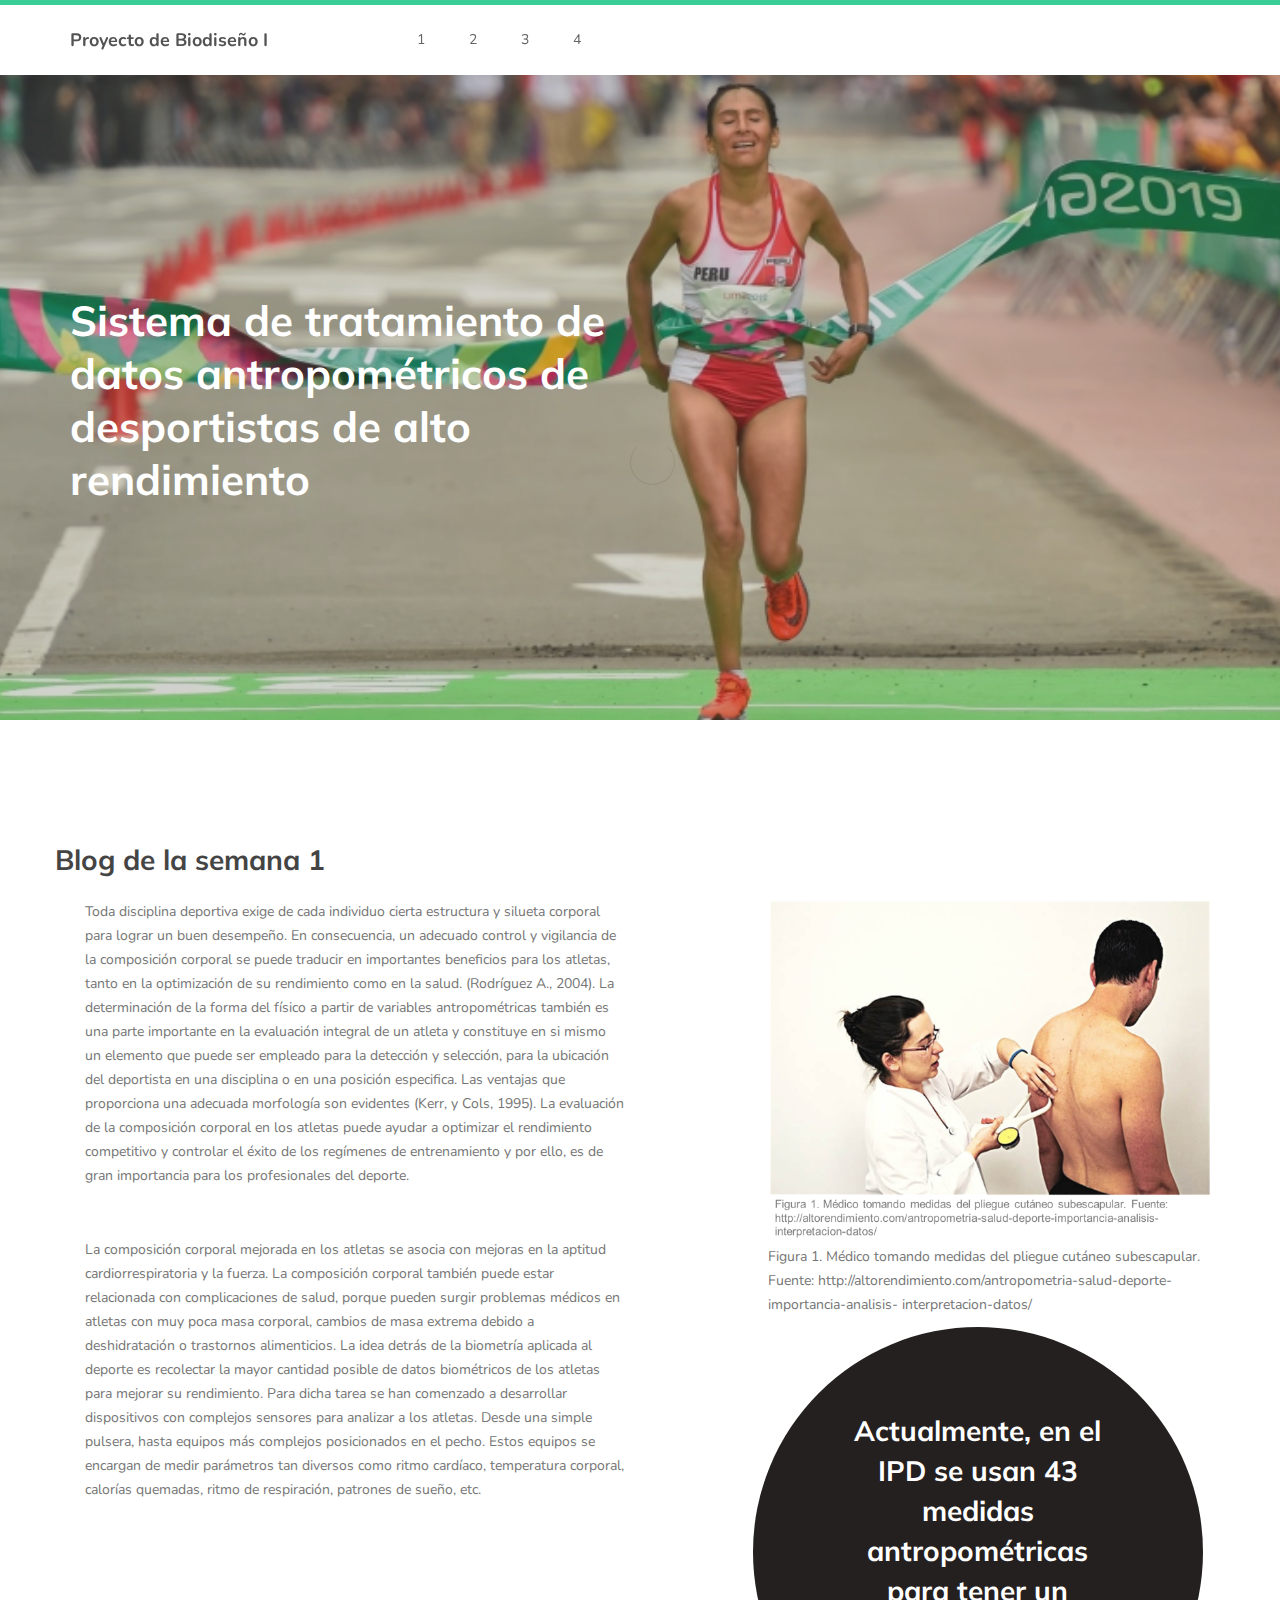
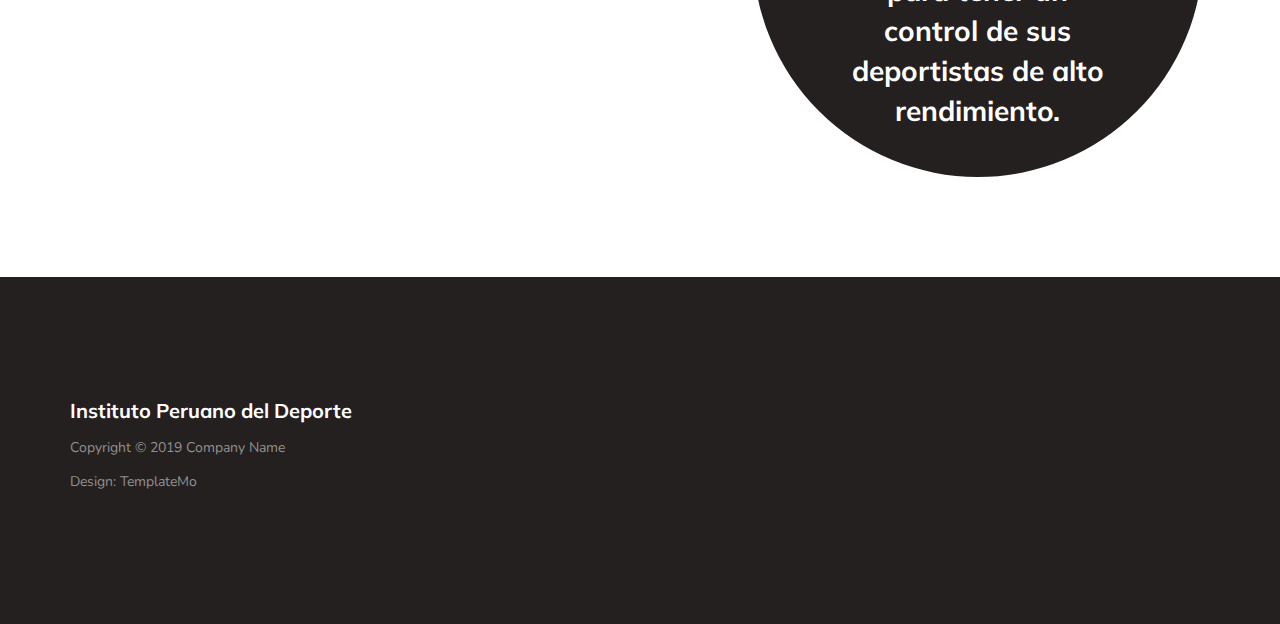
==== blog1.html @ b03a5aec "Update blog1.html" ====
<title>Equipo 7</title>
<!-- 
Known Template 
https://templatemo.com/tm-516-known
-->
     <meta charset="UTF-8">
     <meta http-equiv="X-UA-Compatible" content="IE=Edge">
     <meta name="description" content="">
     <meta name="keywords" content="">
     <meta name="author" content="">
     <meta name="viewport" content="width=device-width, initial-scale=1, maximum-scale=1">

     <link rel="stylesheet" href="css/bootstrap.min.css">
     <link rel="stylesheet" href="css/font-awesome.min.css">
     <link rel="stylesheet" href="css/owl.carousel.css">
     <link rel="stylesheet" href="css/owl.theme.default.min.css">

     <!-- MAIN CSS -->
     <link rel="stylesheet" href="css/templatemo-style.css">

</head>
<body id="top" data-spy="scroll" data-target=".navbar-collapse" data-offset="50">

     <!-- PRE LOADER -->
     <section class="preloader">
          <div class="spinner">

               <span class="spinner-rotate"></span>
               
          </div>
     </section>


     <!-- MENU -->
     <section class="navbar custom-navbar navbar-fixed-top" role="navigation">
          <div class="container">

               <div class="navbar-header">
                    <button class="navbar-toggle" data-toggle="collapse" data-target=".navbar-collapse">
                         <span class="icon icon-bar"></span>
                         <span class="icon icon-bar"></span>
                         <span class="icon icon-bar"></span>
                    </button>

                    <!-- lOGO TEXT HERE -->
                    <a href="index.html" class="navbar-brand">Proyecto de Biodiseño I</a>
               </div>

               <!-- MENU LINKS -->
               <div class="collapse navbar-collapse">
                    <ul class="nav navbar-nav navbar-nav-first">
                         <li><a href="blog1.html" class="smoothScroll">1</a></li>
                         <li><a href="blog2.html" class="smoothScroll">2</a></li>
                         <li><a href="blog2.html" class="smoothScroll">3</a></li>
                         <li><a href="blog2.html" class="smoothScroll">4</a></li>
                         
                    </ul>

               </div>

          </div>
     </section>


<!-- HOME -->
     <section id="home">
          <div class="row">

                    <div class="owl-carousel owl-theme home-slider">
                         <div class="item item-first">
                              <div class="caption">
                                   <div class="container">
                                        <div class="col-md-6 col-sm-12">
                                             <h1>Sistema de tratamiento de datos antropométricos de desportistas de alto rendimiento</h1>
                                        </div>
                                   </div>
                              </div>
                         </div>

                         <div class="item item-second">
                              <div class="caption">
                                   <div class="container">
                                        <div class="col-md-6 col-sm-12">
                                             <h1>Sistema de tratamiento de datos antropométricos de desportistas de alto rendimiento</h1>
                                        </div>
                                   </div>
                              </div>
                         </div>

                         <div class="item item-third">
                              <div class="caption">
                                   <div class="container">
                                        <div class="col-md-6 col-sm-12">
                                             <h1>Sistema de tratamiento de datos antropométricos de desportistas de alto rendimiento</h1>
                                        </div>
                                   </div>
                              </div>
                         </div>
                    </div>
          </div>
     </section>

     


     


     <!-- ABOUT -->
     <section id="about">
          <div class="container">
               <div class="row">
                    <h2>Blog de la semana 1</h2>
                    <div class="col-md-6 col-sm-12">
                         <div class="about-info">
                              
                              
                              <figure>                                  
                                   <figcaption>
                                         <p>Toda disciplina deportiva exige de cada individuo cierta estructura y silueta
                                           corporal para lograr un buen desempeño. En consecuencia, un adecuado control y
                                             vigilancia de la composición corporal se puede traducir en importantes beneficios
                                             para los atletas, tanto en la optimización de su rendimiento como en la salud.
                                             (Rodríguez A., 2004). La determinación de la forma del físico a partir de
                                             variables antropométricas también es una parte importante en la evaluación integral
                                             de un atleta y constituye en si mismo un elemento que puede ser empleado para la
                                             detección y selección, para la ubicación del deportista en una disciplina o en una
                                             posición especifica. Las ventajas que proporciona una adecuada morfología son
                                             evidentes (Kerr, y Cols, 1995). La evaluación de la composición corporal en los
                                             atletas puede ayudar a optimizar el rendimiento competitivo y controlar el éxito de
                                             los regímenes de entrenamiento y por ello, es de gran importancia para los profesionales
                                             del deporte.</p>                                        
                                   </figcaption>
                              </figure>   
                                                                
                              <figure>     
                                   <figcaption>
                                        <h2></h2>
                                        <p> La composición corporal mejorada en los atletas se asocia con mejoras en la aptitud
                                        cardiorrespiratoria y la fuerza. La composición corporal también puede estar relacionada
                                        con complicaciones de salud, porque pueden surgir problemas médicos en atletas con muy
                                        poca masa corporal, cambios de masa extrema debido a deshidratación o trastornos
                                        alimenticios. La idea detrás de la biometría aplicada al deporte es recolectar la mayor                                       
                                        cantidad posible de datos biométricos de los atletas para mejorar su rendimiento. Para
                                        dicha tarea se han comenzado a desarrollar dispositivos con complejos sensores para analizar
                                        a los atletas. Desde una simple pulsera, hasta equipos más complejos posicionados en el
                                        pecho. Estos equipos se encargan de medir parámetros tan diversos como ritmo cardíaco,
                                        temperatura corporal, calorías quemadas, ritmo de respiración, patrones de sueño, etc. </p>
                                   </figcaption>                                   
                              </figure> 
                              
                         </div>
                    </div>
                    
                  
                    <div class="col-md-offset-1 col-md-5 col-sm-12">
                         <div class="about-info">                              
                              <figure>                                  
                                   <figcaption>
                                        <img src="images/doctor_medidas.png" class="img-responsive" alt="">  
                                        <p>Figura 1. Médico tomando medidas del pliegue cutáneo subescapular. Fuente:
                                        http://altorendimiento.com/antropometria-salud-deporte-importancia-analisis-
                                        interpretacion-datos/</p>
                                   </figcaption>
                              </figure>
                         </div>                             
                         
                         <div class="entry-form">
                              <h2>Actualmente, en el IPD se usan 43 medidas antropométricas para tener un control de sus deportistas de alto rendimiento. </h2>
                         </div>
                    </div>

               </div>
          </div>
     </section>


     

       <!-- FOOTER -->
     <footer id="footer">
          <div class="container">
               <div class="row">

                    <div class="col-md-4 col-sm-6">
                         <div class="footer-info">
                              <div class="section-title">
                                   <h2>Instituto Peruano del Deporte</h2>
                              </div>
                                                           
                              <div class="copyright-text"> 
                                   <p>Copyright &copy; 2019 Company Name</p>
                                   
                                   <p>Design: TemplateMo</p>
                              </div>
                         </div>
                    </div>

                    <div class="col-md-4 col-sm-6">
                         <div class="footer-info">
                                                       
                              <div class="footer_menu">
                                   
                              </div>
                         </div>
                    </div>
                                    
               </div>
          </div>
     </footer>

     <!-- SCRIPTS -->
     <script src="js/jquery.js"></script>
     <script src="js/bootstrap.min.js"></script>
     <script src="js/owl.carousel.min.js"></script>
     <script src="js/smoothscroll.js"></script>
     <script src="js/custom.js"></script>

</body>
</html>
---- css/templatemo-style.css ----
/*

Known Template 

https://templatemo.com/tm-516-known

*/

  @import url('https://fonts.googleapis.com/css?family=Muli:300,700|Nunito');

  body {
    background: #ffffff;
    font-family: 'Nunito', sans-serif;
    overflow-x: hidden;
    padding-top: 70px;
  }


  /*---------------------------------------
     TYPOGRAPHY              
  -----------------------------------------*/

  h1,h2,h3,h4,h5,h6 {
    font-family: 'Muli', sans-serif;
    font-weight: bold;
    line-height: inherit;
  }

  h1 {
    color: #252525;
    font-size: 3em;
    line-height: normal;
  }

  h2 {
    color: #353535;
    font-size: 2em;
    padding-bottom: 10px;
  }

  h3 {
    font-size: 1.5em;
    margin-bottom: 0;
  }

  h3,
  h3 a {
    color: #454545;
  }

  p {
    color: #757575;
    font-size: 14px;
    font-weight: normal;
    line-height: 24px;
  }



  /*---------------------------------------
     GENERAL               
  -----------------------------------------*/

  html{
    -webkit-font-smoothing: antialiased;
  }

  a {
    color: #252525;
    -webkit-transition: 0.5s;
    transition: 0.5s;
    text-decoration: none !important;
  }

  a,
  input, button,
  .form-control {
    -webkit-transition: 0.5s;
    transition: 0.5s;
  }

  a:hover, a:active, a:focus {
    color: #29ca8e;
    outline: none;
  }

  ::-webkit-scrollbar{
    width: 8px;
    height: 8px;
  }

  ::-webkit-scrollbar-thumb {
    cursor: pointer;
    background: #000000;
  }

  .section-title {
    padding-bottom: 40px;
  }

  .section-title h2 {
    margin: 0;
  }

  .section-title small {
    display: block;
  }

  .overlay {
    background: rgba(20,20,20,0.5);
    position: absolute;
    top: 0;
    right: 0;
    bottom: 0;
    left: 0;
    width: 100%;
    height: 100%;
  }

  .entry-form {
    background: #252020;
    border-radius: 100%;
    text-align: center;
    padding: 6em;
    width: 450px;
    height: 450px;
  }

  .entry-form h2 {
    color: #ffffff;
    margin: 0;
  }

  .entry-form .form-control {
    background: transparent;
    border: 0;
    border-bottom: 1px solid;
    border-radius: 0;
    box-shadow: none;
    height: 45px;
    margin: 10px 0;
  }

  .entry-form .submit-btn {
    background: #ffffff;
    border-radius: 50px;
    border: 0;
    color: #252020;
    width: 50%;
    height: 50px;
    margin: 30px auto;
    margin-bottom: 10px;
  }

  .entry-form .submit-btn:hover {
    background: #3f51b5;
    color: #ffffff;
  }

  section {
    position: relative;
    padding: 100px 0;
  }

  #team,
  #testimonial {
    background: #f9f9f9;
  }

  #team, 
  #testimonial {
    text-align: center;
  }
  
  #google-map iframe {
    border: 0;
    width: 100%;
    height: 390px;
  }



  /*---------------------------------------
     BUTTONS               
  -----------------------------------------*/

  .section-btn {
    background: transparent;
    border-radius: 50px;
    border: 1px solid #ffffff;
    color: #ffffff;
    font-size: inherit;
    font-weight: normal;
    padding: 15px 30px;
    transition: 0.5s;
  }

  .section-btn:hover {
    background: #ffffff;
    border-color: transparent;
  }



  /*---------------------------------------
       PRE LOADER              
  -----------------------------------------*/

  .preloader {
    position: fixed;
    top: 0;
    left: 0;
    width: 100%;
    height: 100%;
    z-index: 99999;
    display: flex;
    flex-flow: row nowrap;
    justify-content: center;
    align-items: center;
    background: none repeat scroll 0 0 #ffffff;
  }

  .spinner {
    border: 1px solid transparent;
    border-radius: 3px;
    position: relative;
  }

  .spinner:before {
    content: '';
    box-sizing: border-box;
    position: absolute;
    top: 50%;
    left: 50%;
    width: 45px;
    height: 45px;
    margin-top: -10px;
    margin-left: -10px;
    border-radius: 50%;
    border: 1px solid #575757;
    border-top-color: #ffffff;
    animation: spinner .9s linear infinite;
  }

  @-webkit-@keyframes spinner {
    to {transform: rotate(360deg);}
  }

  @keyframes spinner {
    to {transform: rotate(360deg);}
  }



  /*---------------------------------------
      MENU              
  -----------------------------------------*/

  .custom-navbar {
    background: #ffffff;
    border-top: 5px solid #29ca8e;
    border-bottom: 0;
    -webkit-box-shadow: 0 1px 30px rgba(0, 0, 0, 0.1);
    -moz-box-shadow: 0 1px 30px rgba(0, 0, 0, 0.1);
    box-shadow: 0 1px 30px rgba(0, 0, 0, 0.1);
    padding: 12px 0;
    margin-bottom: 0;
    padding: 0;
  }

  .custom-navbar .navbar-brand {
    color: #454545;
    font-size: 18px;
    font-weight: bold;
    line-height: 40px;
  }

  .custom-navbar .navbar-nav.navbar-nav-first {
    margin-left: 8em;
  }

  .custom-navbar .navbar-nav.navbar-right li a {
    padding-right: 12px;
    padding-left: 12px;
  }

  .custom-navbar .navbar-nav.navbar-right li a .fa {
    background: #29ca8e;
    border-radius: 100%;
    color: #ffffff;
    width: 30px;
    height: 30px;
    line-height: 30px;
    text-align: center;
    display: inline-block;
    margin-right: 5px;
  }

  .custom-navbar .nav li a {
    line-height: 40px;
    color: #575757;
    padding-right: 22px;
    padding-left: 22px;
  }

  .custom-navbar .navbar-nav > li > a:hover,
  .custom-navbar .navbar-nav > li > a:focus {
    background-color: transparent;
  }

  .custom-navbar .nav li a:hover {
    background-color: #29ca8e;
    color: #ffffff;
  }

  .custom-navbar .nav li.active > a {
    background-color: #29ca8e;
    color: #ffffff;
  }

  .custom-navbar .navbar-toggle {
    border: none;
    padding-top: 10px;
  }

  .custom-navbar .navbar-toggle {
    background-color: transparent;
  }

  .custom-navbar .navbar-toggle .icon-bar {
    background: #252525;
    border-color: transparent;
  }



  /*---------------------------------------
      HOME  & SLIDER            
  -----------------------------------------*/

  #home {
    padding: 0;
  }

  #home h1 {
    color: #ffffff;
  }

  #home h3 {
    color: #f9f9f9;
    font-size: 16px;
    font-weight: 300;
    margin: 0;
    padding: 5px 0 40px 0;
  }

  @media (min-width: 768px) {
    .home-slider .col-md-6 {
      padding-left: 0;
    }
  }

  .home-slider .caption {
    display: flex;
    justify-content: center;
    flex-direction: column;
    text-align: left;
    background-color: rgba(20,20,20,0.2);
    height: 100%;
    color: #fff;
    cursor: e-resize;
  }

  .home-slider .item {
    background-repeat: no-repeat;
    background-attachment: local;
    background-size: cover;
    height: 650px;
  }
  
  .caption h3 a { color: #FFF; }
  .caption h3 a:hover { color: #FF3; }

  .home-slider .item-first {
    background-image: url(../images/fondo_gladys.jpg);
	background-position: center;
  }

  .home-slider .item-second {
    background-image: url(../images/fondo_sergio.jpg);
  }

  .home-slider .item-third {
    background-image: url(../images/fondo_julissa.jpg);
  }



  /*---------------------------------------
      FEATURE              
  -----------------------------------------*/

  .feature-thumb {
    border: 1px solid #f0f0f0;
    padding: 5em 3em;
  }

  .feature-thumb span {
    background: #3f51b5;
    border-radius: 50px;
    color: #ffffff;
    font-size: 25px;
    font-weight: bold;
    display: inline-block;
    width: 60px;
    height: 60px;
    line-height: 60px;
    text-align: center;
    margin-bottom: 5px;
  }

  .feature-thumb h3 {
    margin: 10px 0;
  }



  /*---------------------------------------
      ABOUT              
  -----------------------------------------*/

  #about figure {
    display: inline-block;
    vertical-align: top;
    margin-left: 15px;
  }

  #about figure span {
    float: left;
    margin-left: -15px;
    padding: 15px 20px;
    position: relative;
    top: 20px;
  }

  #about figure span i {
    background: #29ca8e;
    border-radius: 50px;
    color: #ffffff;
    font-size: 25px;
    width: 50px;
    height: 50px;
    line-height: 50px;
    text-align: center;
  }



  /*---------------------------------------
      TEAM              
  -----------------------------------------*/

  .team-thumb {
    background: #ffffff;
    position: relative;
    overflow: hidden;
    text-align: left;
  }

  .team-info {
    padding: 20px 30px;
  }

  .team-image img {
    width: 100%;
  }

  .team-thumb .social-icon {
    border-top: 1px solid #f0f0f0;
    padding: 4px 20px 0 20px;
  }

  .team-thumb .social-icon li a {
    background: #ffffff;
    color: #252020;
  }

  .team-info h3 {
    margin: 0;
  }


  /*---------------------------------------
      COURSES             
  -----------------------------------------*/

  #courses .section-title {
    text-align: center;
  }

  #courses .owl-theme .owl-nav {
    margin-top: 30px;
  }

  #courses .owl-theme .owl-nav [class*=owl-] {
    border-radius: 2px;
    font-size: 16px;
    width: 30px;
    height: 30px;
    line-height: 30px;
    text-align: center;
    padding: 0;
  }

  .courses-thumb {
    background: #f9f9f9;
    position: relative;
  }

  .courses-top {
    position: relative;
  }

  .courses-image {
    background: linear-gradient(to right, #202020, #101010);
  }

  .courses-date {
    background: linear-gradient(rgba(255, 0, 0, 0), rgba(0, 0, 0, 0.6));
    width: 100%;
    position: absolute;
    bottom: 0;
    padding: 20px 25px;
  }

  .courses-date span,
  .courses-author span {
    font-size: 14px;
    font-weight: bold;
  }

  .courses-date span {
    color: #ffffff;
    display: inline-block;
    margin-right: 10px;
  }

  .courses-detail {
    padding: 25px 25px 15px 25px;
  }

  .courses-detail h3 {
    margin: 0 0 2px 0;
  }

  .courses-info {
    border-top: 1px solid #f0f0f0;
    position: relative;
    clear: both;
    padding: 15px 25px;
  }

  .courses-author,
  .courses-author span {
    display: inline-block;
    vertical-align: middle;
  }

  .courses-author img {
    display: inline-block !important;
    border-radius: 50px;
    width: 50px !important;
    height: 50px;
    margin-right: 10px;
  }

  .courses-price {
    float: right;
    margin-top: 10px;
  }

  .courses-price span {
    background: #29ca8e;
    border-radius: 2px;
    color: #ffffff;
    display: block;
    padding: 5px 10px;
  }

  .courses-price.free span {
    background: #3f51b5;
  }



  /*---------------------------------------
     NEWS              
  -----------------------------------------*/

  .news-thumb {
    clear: both;
    position: relative;
    overflow: hidden;
    margin-bottom: 30px;
  }

  .news-thumb .news-image {
    float: left;
    width: 40%;
    margin-right: 30px;
  }

  .news-info h3 {
    margin-top: 5px;
    margin-bottom: 10px;
  }

  .news-date span {
    color: #909090;
    font-weight: bold;
  }



  /*---------------------------------------
      TESTIMONIAL             
  -----------------------------------------*/

  #testimonial .item {
    background: #ffffff;
    margin: 20px 0;
    padding: 4em 3em;
    text-align: left;
  }

  #courses .col-md-4,
  #testimonial .col-md-4 {
    display: block;
    width: 100%;
  }

  #testimonial .item > p {
    font-size: 16px;
    line-height: 26px;
  }

  .tst-rating {
    margin-bottom: 15px;
  }

  .tst-rating .fa {
    color: #3f51b5;
  }

  .tst-image,
  .tst-author {
    display: inline-block;
    vertical-align: middle;
    margin-bottom: 20px;
    text-align: left;
  }

  .tst-image img {
    border-radius: 50px;
    width: 60px !important;
    height: 60px;
    margin-right: 15px;
  }

  .tst-author h4 {
    margin: 0;
  }

  .tst-author span {
    color: #808080;
    font-size: 14px;
  }



  /*---------------------------------------
      CONTACT             
  -----------------------------------------*/

  #contact {
    background: #3f51b5;
  }

  #contact h2 {
    color: #ffffff;
  }

  #contact .section-title {
    padding-bottom: 20px;
  }

  #contact h2 > small,
  #contact p,
  #contact a {
    color: #f9f9f9;
  }

  #contact-form {
    padding: 1em 0;
  }

  #contact-form .col-md-12,
  #contact-form .col-md-4 {
    padding-left: 0;
  }

  #contact-form .form-control {
    border: 0;
    border-radius: 5px;
    box-shadow: none;
    margin: 10px 0;
  }

  #contact-form input {
    height: 50px;
  }

  #contact-form input[type='submit'] {
    border-radius: 50px;
    border: 1px solid transparent;
  }

  #contact-form input[type='submit']:hover {
    background: transparent;
    border-color: #ffffff;
    color: #ffffff;
  }
  



  /*---------------------------------------
     FOOTER              
  -----------------------------------------*/

  footer {
    background: #252020;
    padding: 120px 0;
  }

  footer .section-title {
    padding-bottom: 10px;
  }

  footer h2 {
    font-size: 20px;
  }

  footer a,
  footer p {
    color: #909090;
  }

  footer strong {
    color: #d9d9d9;
  }

  footer address p {
    margin-bottom: 0;
  }

  footer .social-icon {
    margin-top: 25px;
  }

  .footer-info {
    margin-right: 2em;
  }

  .footer-info h2 {
    color: #ffffff;
    padding: 0;
  }

  .footer_menu h2 {
    margin-top: 2em;
  }

  .footer_menu ul {
    margin: 0;
    padding: 0;
  }

  .footer_menu li {
    display: inline-block;
    list-style: none;
    margin: 5px 10px 5px 0;
  }

  .newsletter-form .form-control {
    background: transparent;
    border-radius: 0;
    box-shadow: none;
    border: 0;
    border-bottom: 1px solid #303030;
    height: 50px;
    margin: 5px 0;
  }

  .newsletter-form input[type="submit"] {
    background: transparent;
    border: 1px solid #f9f9f9;
    border-radius: 50px;
    color: #ffffff;
    display: block;
    margin-top: 20px;
    outline: none;
    width: 50%;
  }

  .newsletter-form input[type="submit"]:hover {
    background: #29ca8e;
    border-color: transparent;
  }

  .newsletter-form .form-group span {
    color: #909090;
    display: block;
    font-size: 12px;
    margin-top: 20px;
  }



  /*---------------------------------------
     SOCIAL ICON              
  -----------------------------------------*/

  .social-icon {
    position: relative;
    padding: 0;
    margin: 0;
  }

  .social-icon li {
    display: inline-block;
    list-style: none;
    margin-bottom: 5px;
  }

  .social-icon li a {
    border-radius: 100px;
    color: #29ca8e;
    font-size: 15px;
    width: 35px;
    height: 35px;
    line-height: 35px;
    text-decoration: none;
    text-align: center;
    transition: all 0.4s ease-in-out;
    position: relative;
    margin: 5px 5px 5px 0;
  }

  .social-icon li a:hover {
    background: #29ca8e;
    color: #ffffff;
  }



  /*---------------------------------------
     RESPONSIVE STYLES              
  -----------------------------------------*/

  @media screen and (max-width: 1170px) {
    .custom-navbar .navbar-nav.navbar-nav-first {
      margin-left: inherit;
    }
  }

  @media only screen and (max-width: 992px) {
    section,
    footer {
      padding: 60px 0;
    }

    .home-slider .item {
      background-position: center center;
    }

    .feature-thumb,
    .about-info,
    .team-thumb,
    .footer-info {
      margin-bottom: 50px;
    }

    .contact-image {
      margin-top: 50px;
    }
  }


  @media only screen and (min-width: 768px) and (max-width: 991px) {
    .custom-navbar .nav li a {
      padding-right: 10px;
      padding-left: 10px;
    }
  }

  @media only screen and (max-width: 767px) {
    h1 {
      font-size: 2.5em;
    }

    h1,h2,h3 {
      line-height: normal;
    }

    .custom-navbar {
      background: #ffffff;
      -webkit-box-shadow: 0 1px 30px rgba(0, 0, 0, 0.1);
      -moz-box-shadow: 0 1px 30px rgba(0, 0, 0, 0.1);
      box-shadow: 0 1px 30px rgba(0, 0, 0, 0.1);
      padding: 10px 0;
      text-align: center;
    }

    .custom-navbar .navbar-brand,
    .custom-navbar .nav li a {
      line-height: normal;
    }

    .custom-navbar .nav li a {
      padding: 10px;
    }

    .custom-navbar .navbar-brand,
    .top-nav-collapse .navbar-brand {
      color: #252525;
      font-weight: 600;
    }

    .custom-navbar .nav li a,
    .top-nav-collapse .nav li a {
      color: #575757;
    }

    .custom-navbar .navbar-nav.navbar-right li {
      display: inline-block;
    }

    .footer-info {
      margin-right: 0;
    }

    .footer-info.newsletter-form {
      margin-bottom: 0;
    }

    .entry-form {
      display: block;
      margin: 0 auto;
    }
  }


  @media only screen and (max-width: 580px) {
    h2 {
      font-size: 1.8em;
    }

    #testimonial .item {
      padding: 2em;
    }

    .contact-image {
      margin-top: 0;
    }
  }

  @media only screen and (max-width: 480px) {
    h1 {
      font-size: 2em;
    }

    #home h3 {
      font-size: 14px;
    }

    .entry-form {
      border-radius: 0;
      padding: 2em;
      max-width: 100%;
      max-height: 100%;
      width: inherit;
      height: inherit;
    }
  }
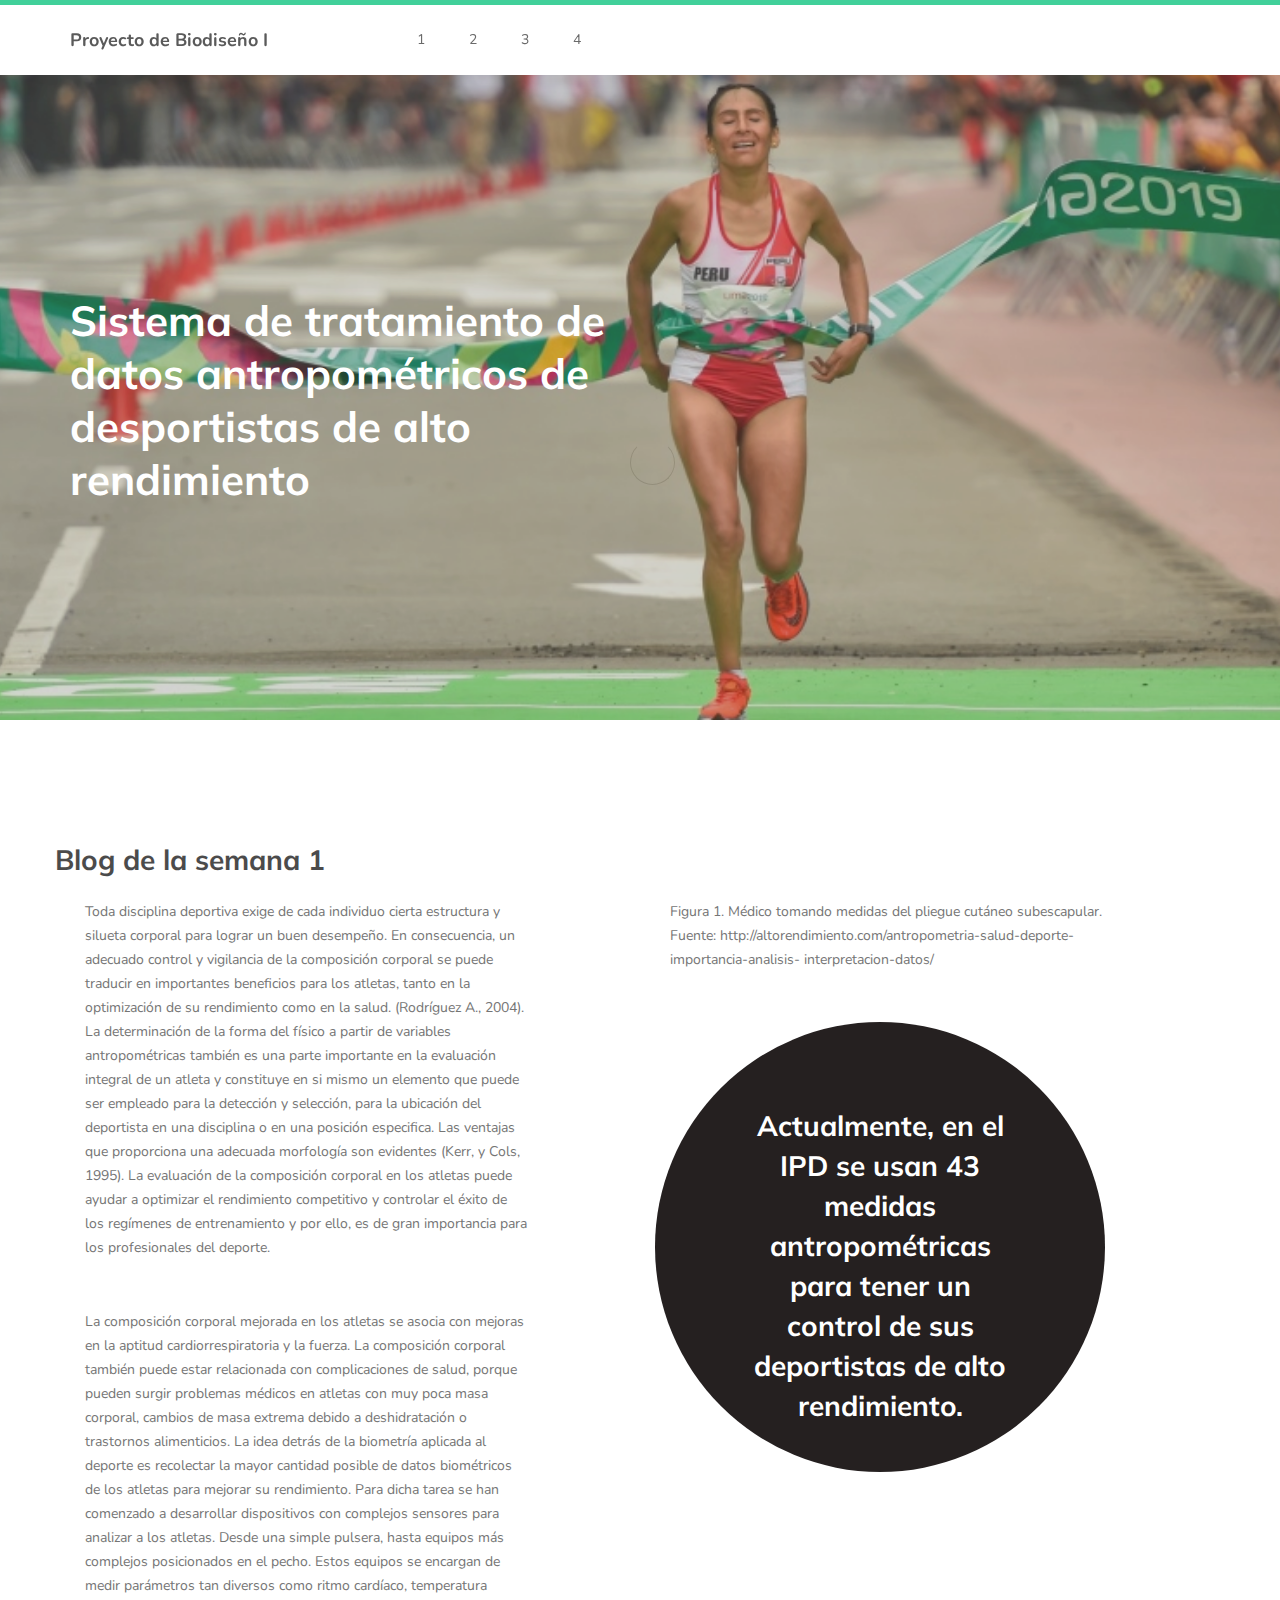
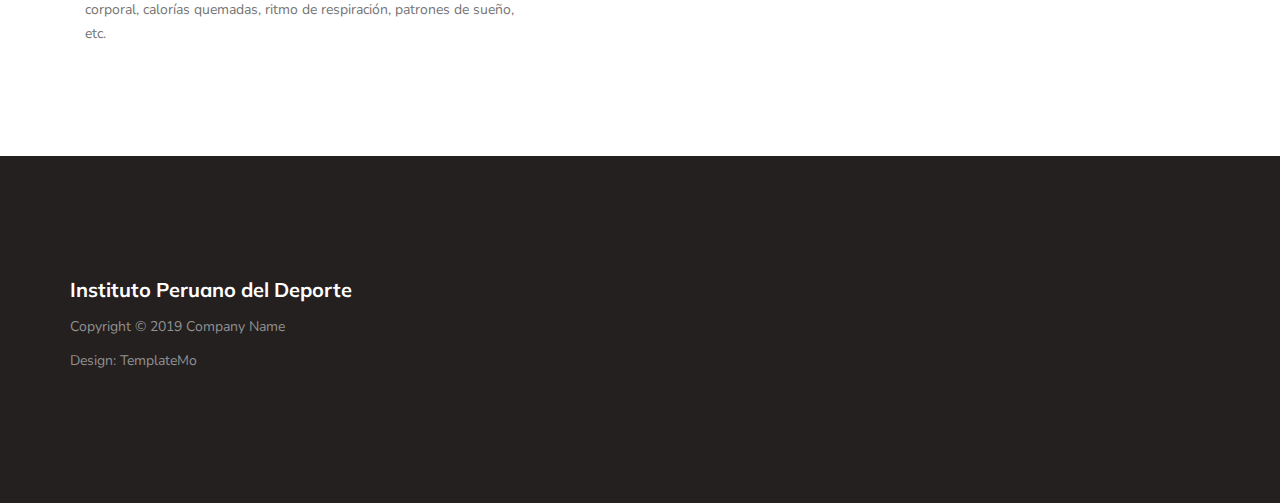
==== commit 3e651d8f: "Update blog1.html" ====
--- a/blog1.html
+++ b/blog1.html
@@ -111,7 +111,7 @@
           <div class="container">
                <div class="row">
                     <h2>Blog de la semana 1</h2>
-                    <div class="col-md-6 col-sm-12">
+                    <div class="col-md-5 col-sm-12">
                          <div class="about-info">
                               
                               
@@ -157,14 +157,14 @@
                          <div class="about-info">                              
                               <figure>                                  
                                    <figcaption>
-                                        <img src="images/doctor_medidas.png" class="img-responsive" alt="">  
+                                        <img src="images/doctor_medidas.jpg" class="img-responsive" alt="">  
                                         <p>Figura 1. Médico tomando medidas del pliegue cutáneo subescapular. Fuente:
                                         http://altorendimiento.com/antropometria-salud-deporte-importancia-analisis-
                                         interpretacion-datos/</p>
                                    </figcaption>
                               </figure>
                          </div>                             
-                         
+                         <h2></h2>
                          <div class="entry-form">
                               <h2>Actualmente, en el IPD se usan 43 medidas antropométricas para tener un control de sus deportistas de alto rendimiento. </h2>
                          </div>
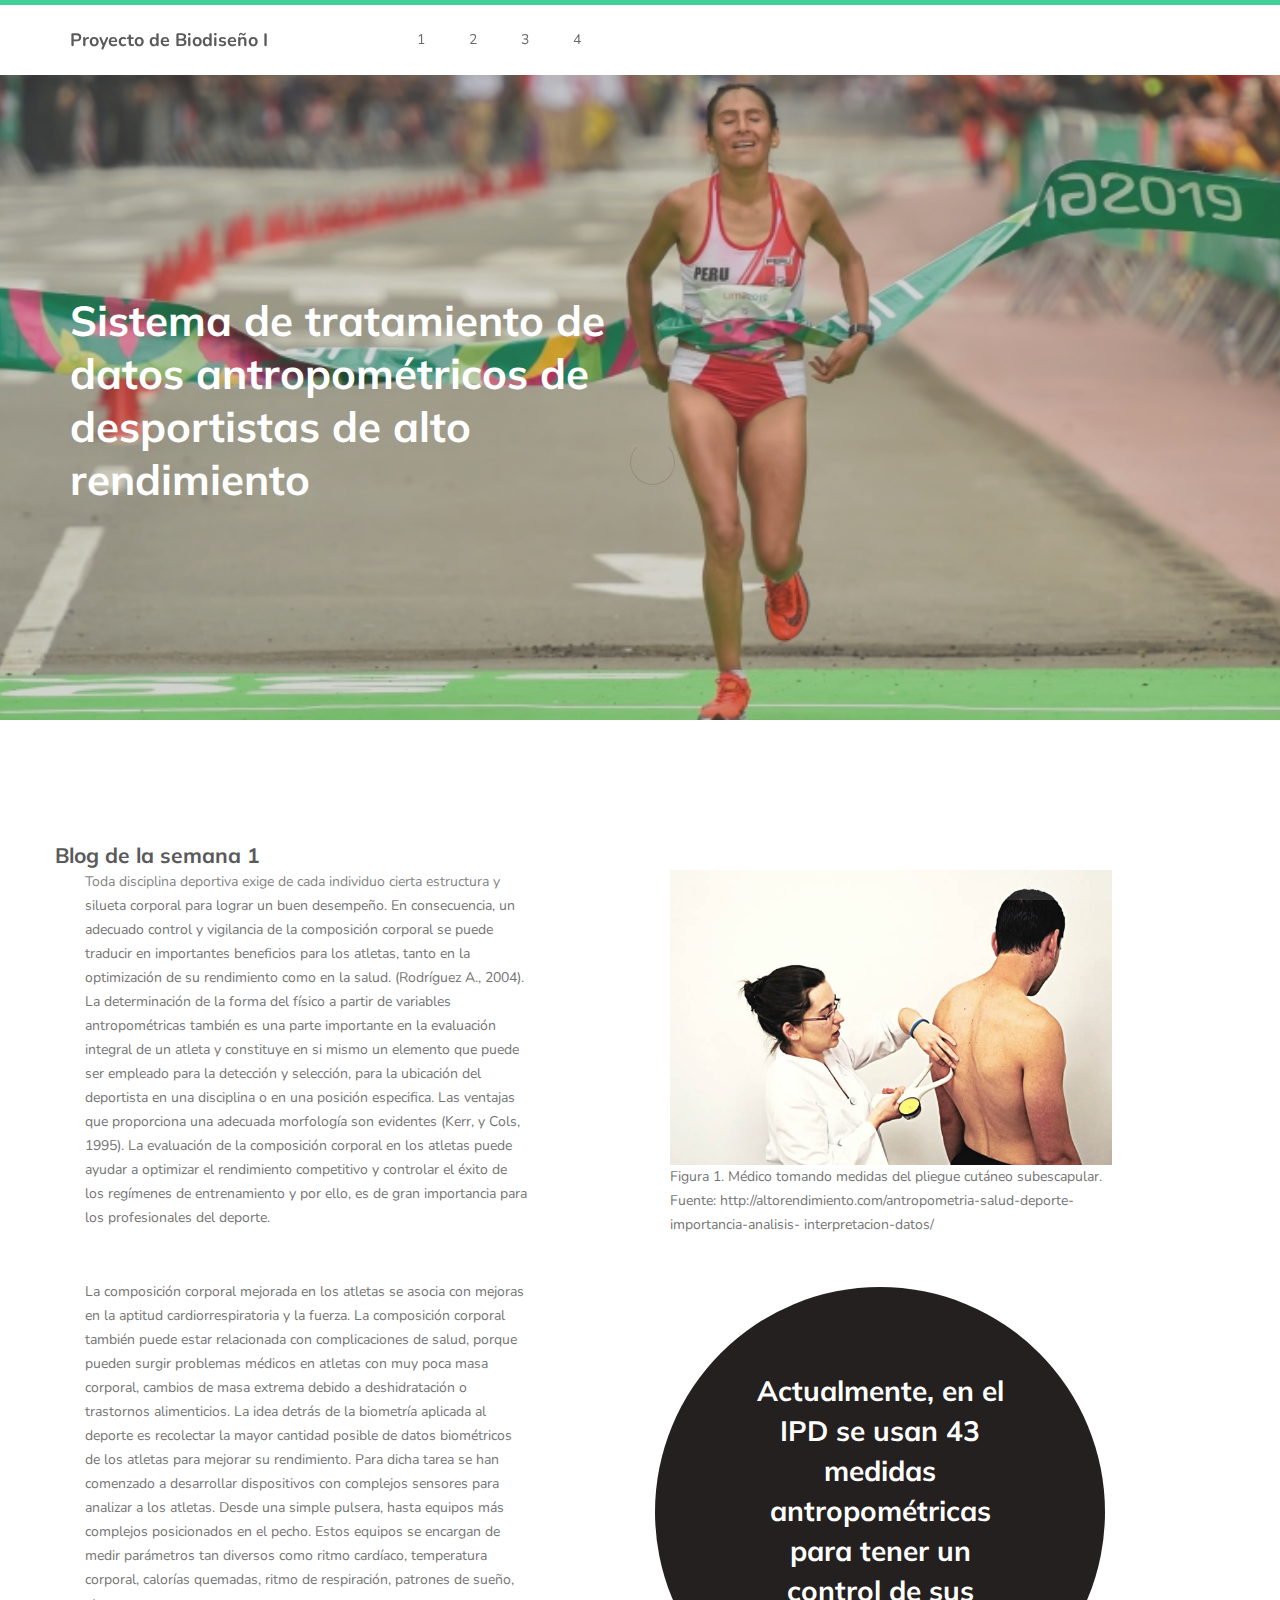
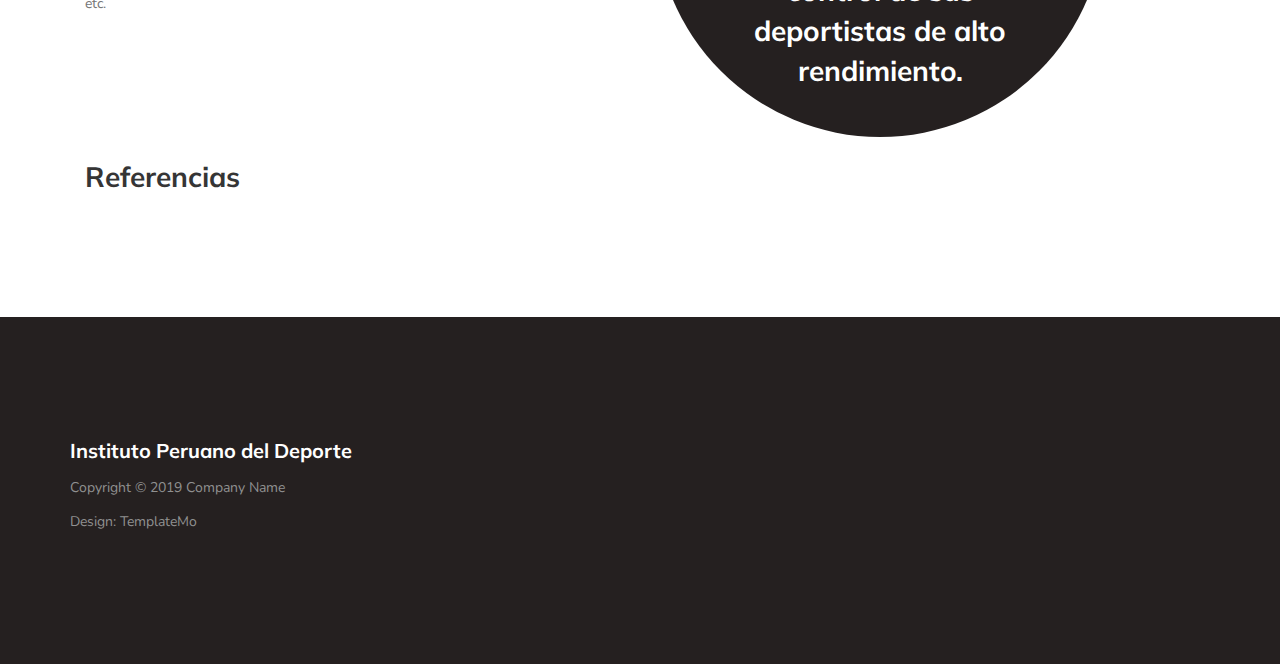
==== commit 479db9a8: "Update blog1.html" ====
--- a/blog1.html
+++ b/blog1.html
@@ -110,7 +110,7 @@
      <section id="about">
           <div class="container">
                <div class="row">
-                    <h2>Blog de la semana 1</h2>
+                    <h3>Blog de la semana 1</h3>
                     <div class="col-md-5 col-sm-12">
                          <div class="about-info">
                               
@@ -169,6 +169,20 @@
                               <h2>Actualmente, en el IPD se usan 43 medidas antropométricas para tener un control de sus deportistas de alto rendimiento. </h2>
                          </div>
                     </div>
+                    
+                    <div class="col-md-5 col-sm-12">
+                         <div class="about-info">
+                              
+                              
+                              <figure>                                  
+                                   <figcaption>
+                                         <h2>Referencias</h2>                                        
+                                   </figcaption>
+                              </figure>                                                   
+                                                          
+                         </div>
+                    </div>
+                    
 
                </div>
           </div>
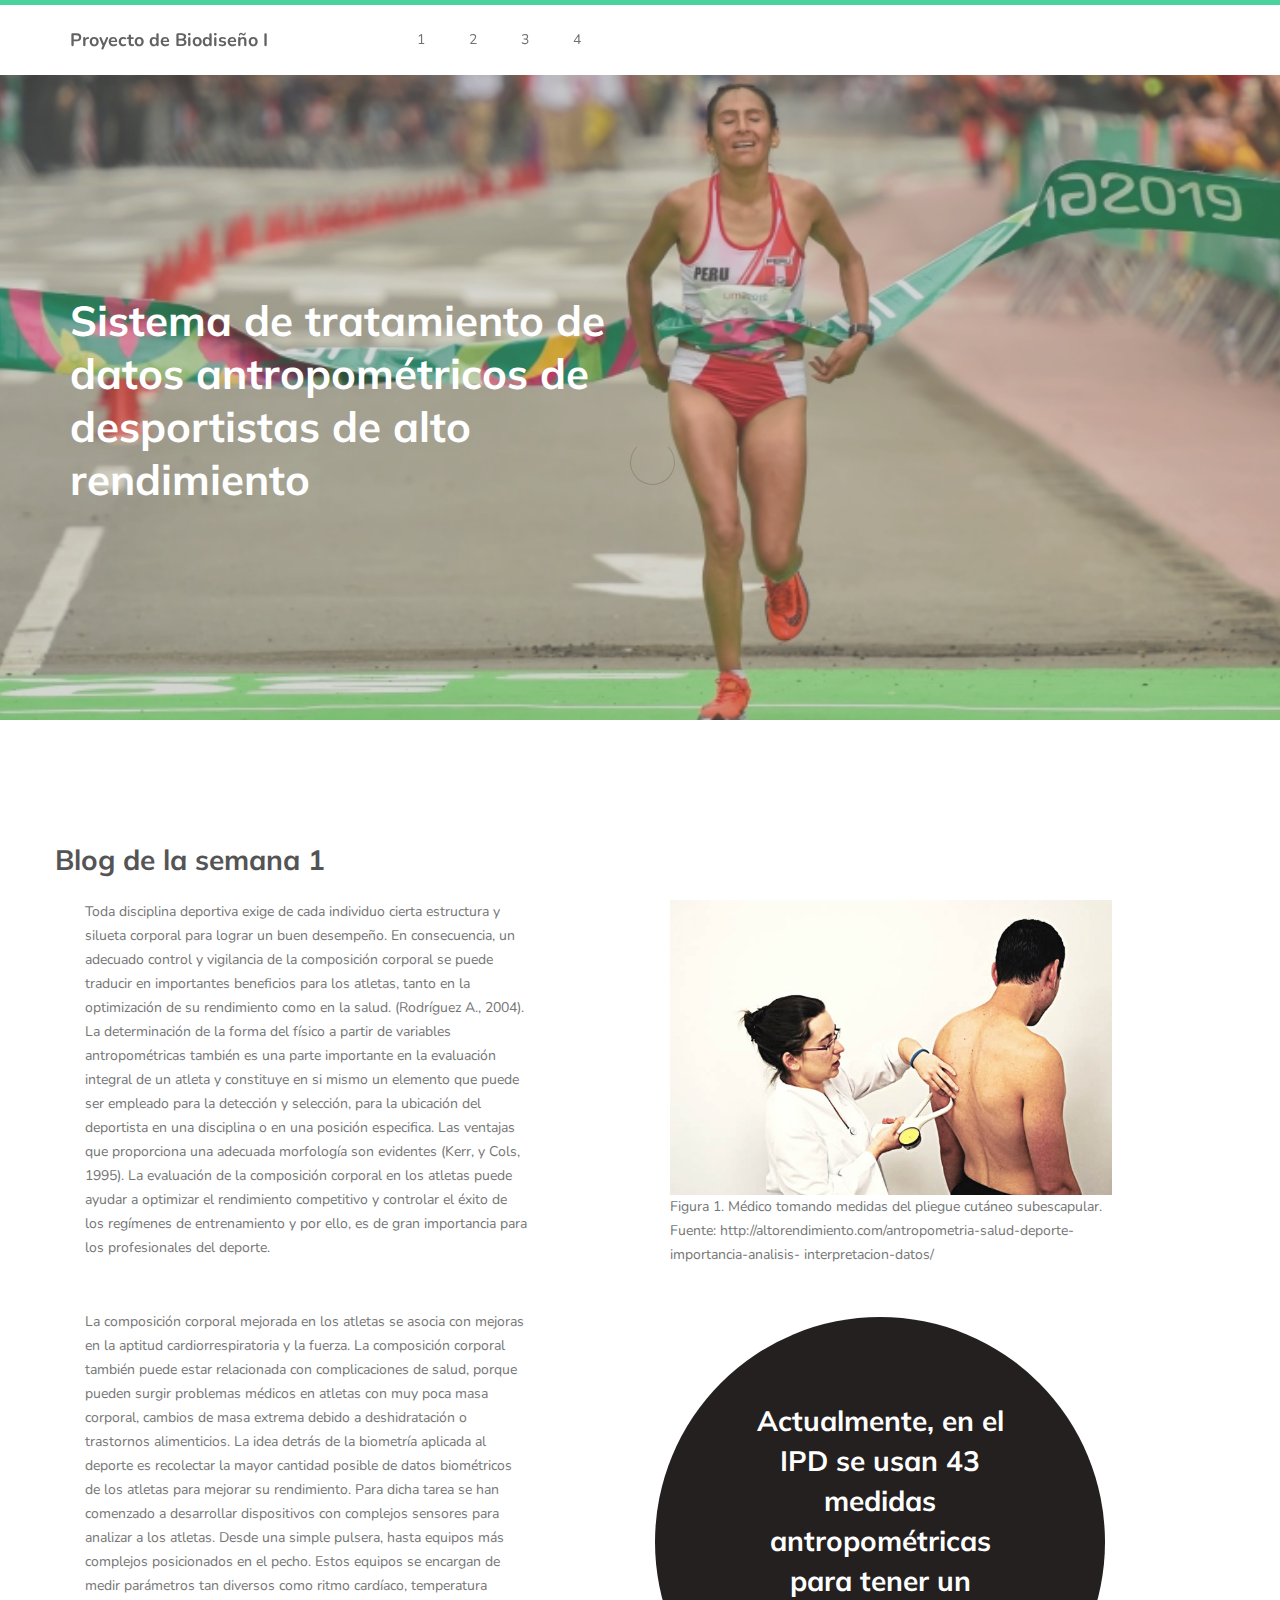
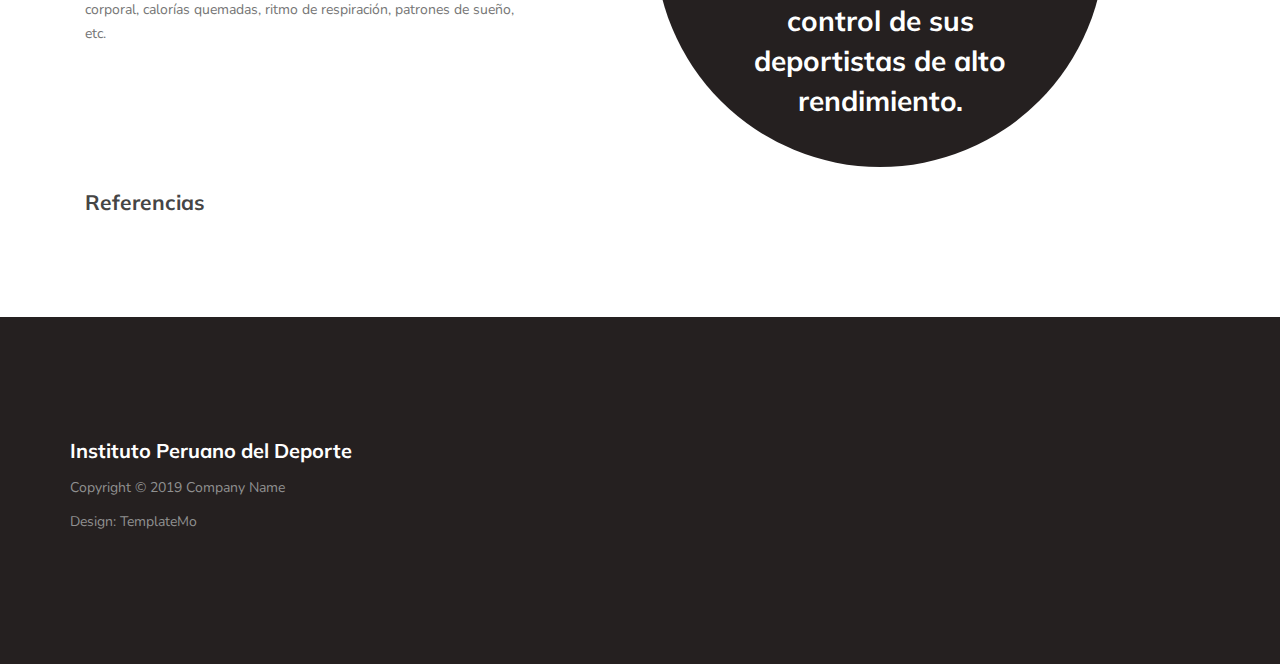
==== commit 14058f13: "Update blog1.html" ====
--- a/blog1.html
+++ b/blog1.html
@@ -110,7 +110,7 @@
      <section id="about">
           <div class="container">
                <div class="row">
-                    <h3>Blog de la semana 1</h3>
+                    <h2>Blog de la semana 1</h2>
                     <div class="col-md-5 col-sm-12">
                          <div class="about-info">
                               
@@ -176,7 +176,7 @@
                               
                               <figure>                                  
                                    <figcaption>
-                                         <h2>Referencias</h2>                                        
+                                         <h3>Referencias</h3>                                        
                                    </figcaption>
                               </figure>                                                   
                                                           
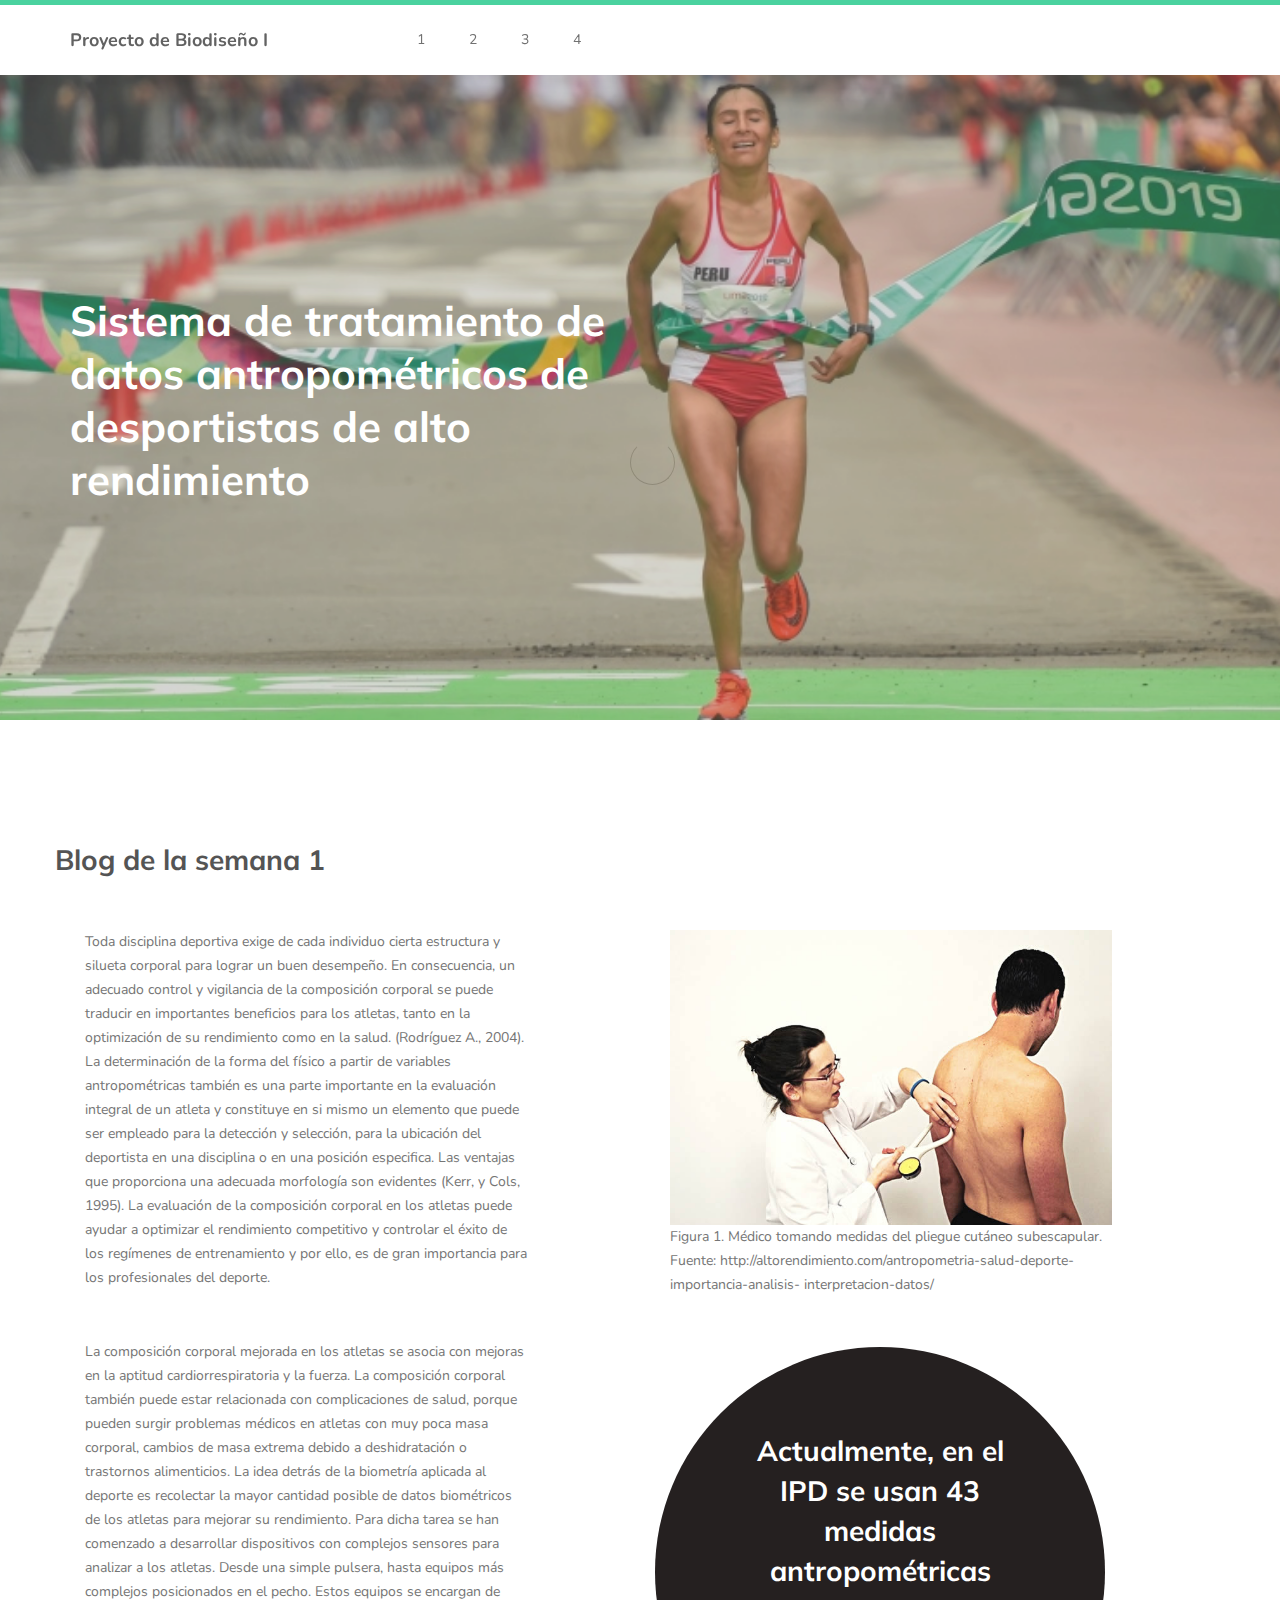
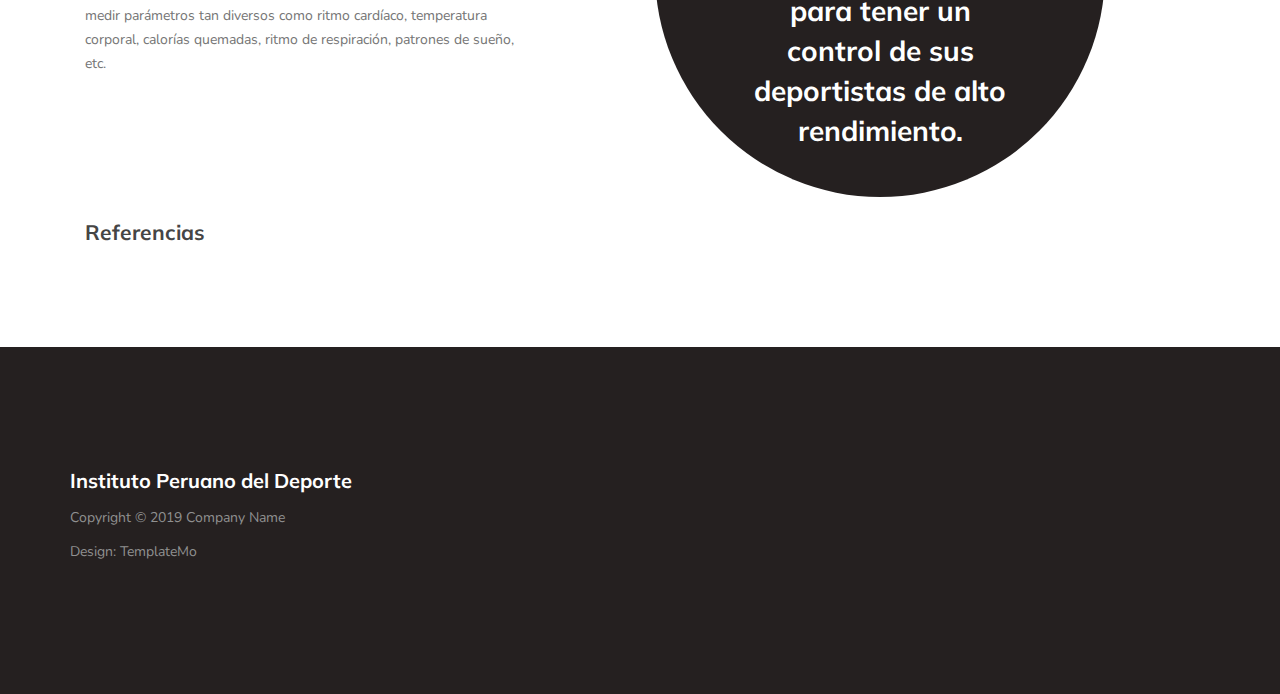
==== commit 443dc356: "Update blog1.html" ====
--- a/blog1.html
+++ b/blog1.html
@@ -111,10 +111,10 @@
           <div class="container">
                <div class="row">
                     <h2>Blog de la semana 1</h2>
+                    <h2></h2>
                     <div class="col-md-5 col-sm-12">
                          <div class="about-info">
-                              
-                              
+                                                            
                               <figure>                                  
                                    <figcaption>
                                          <p>Toda disciplina deportiva exige de cada individuo cierta estructura y silueta
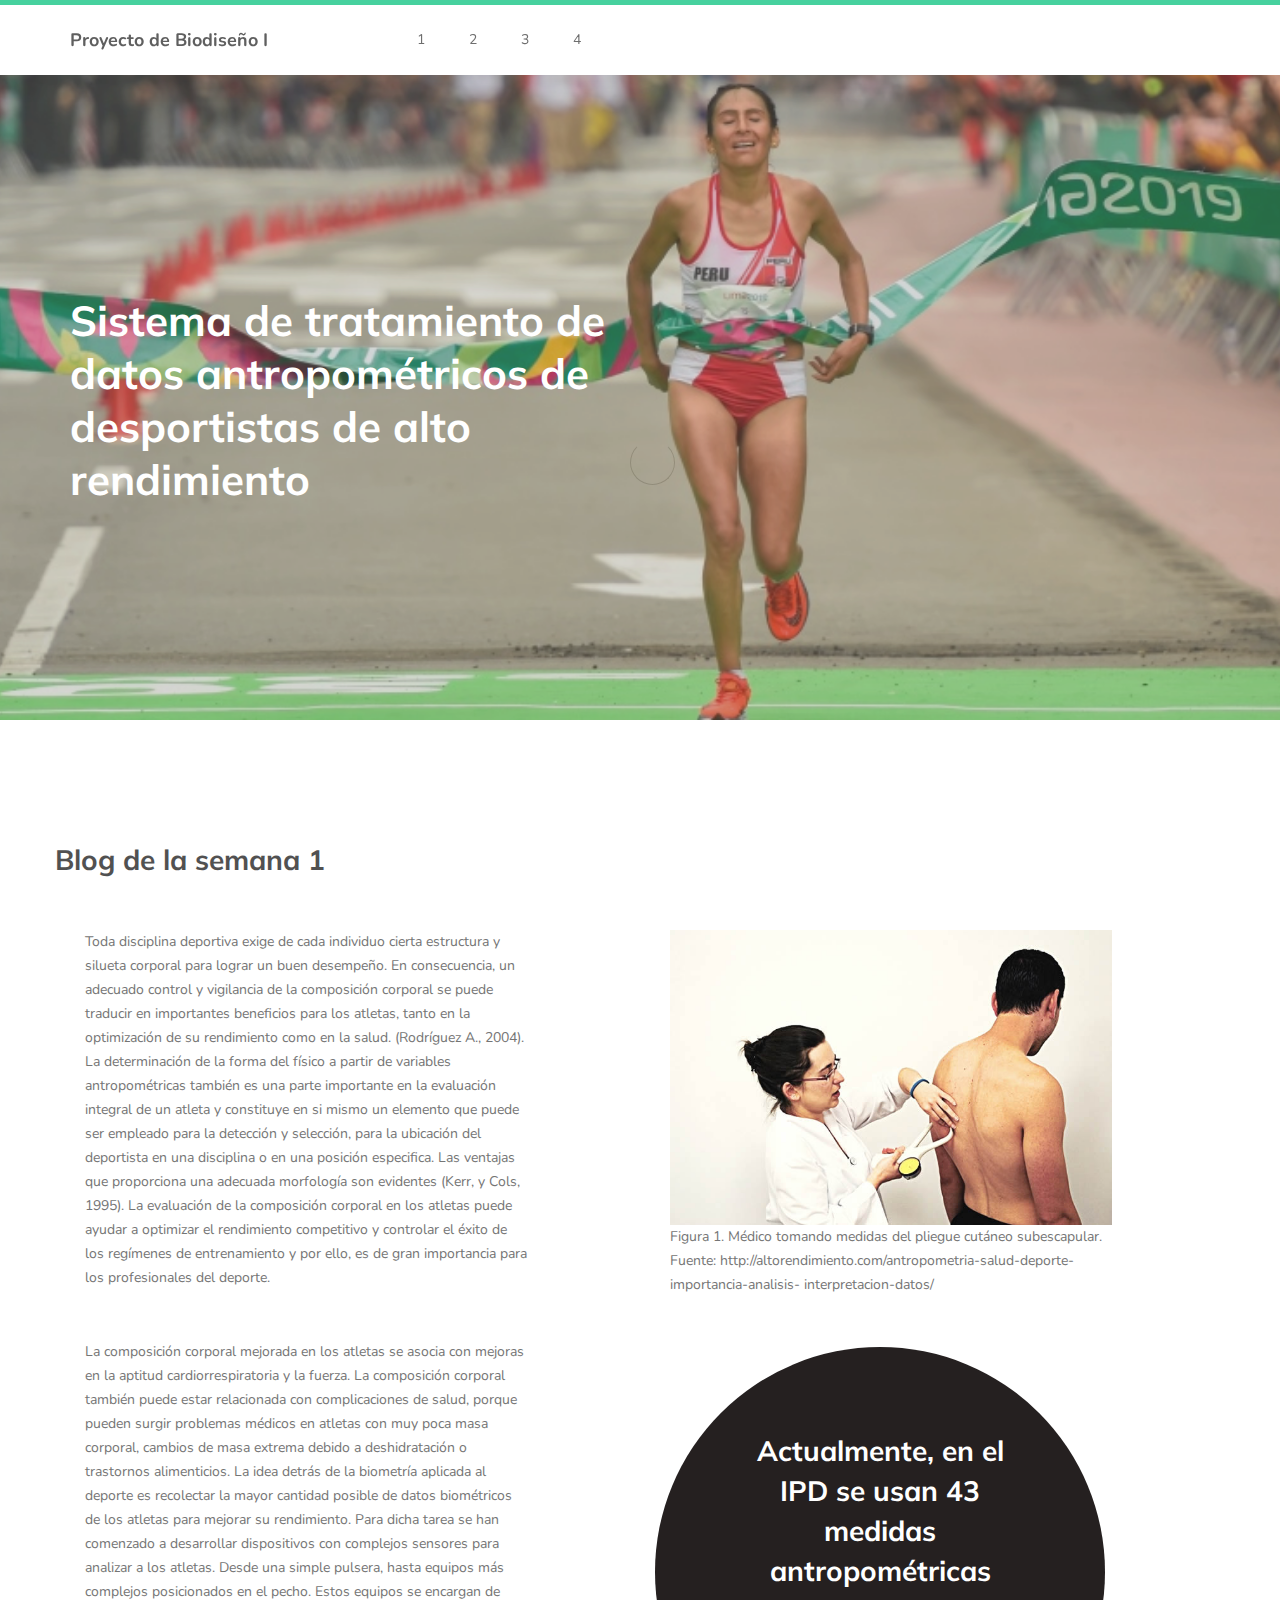
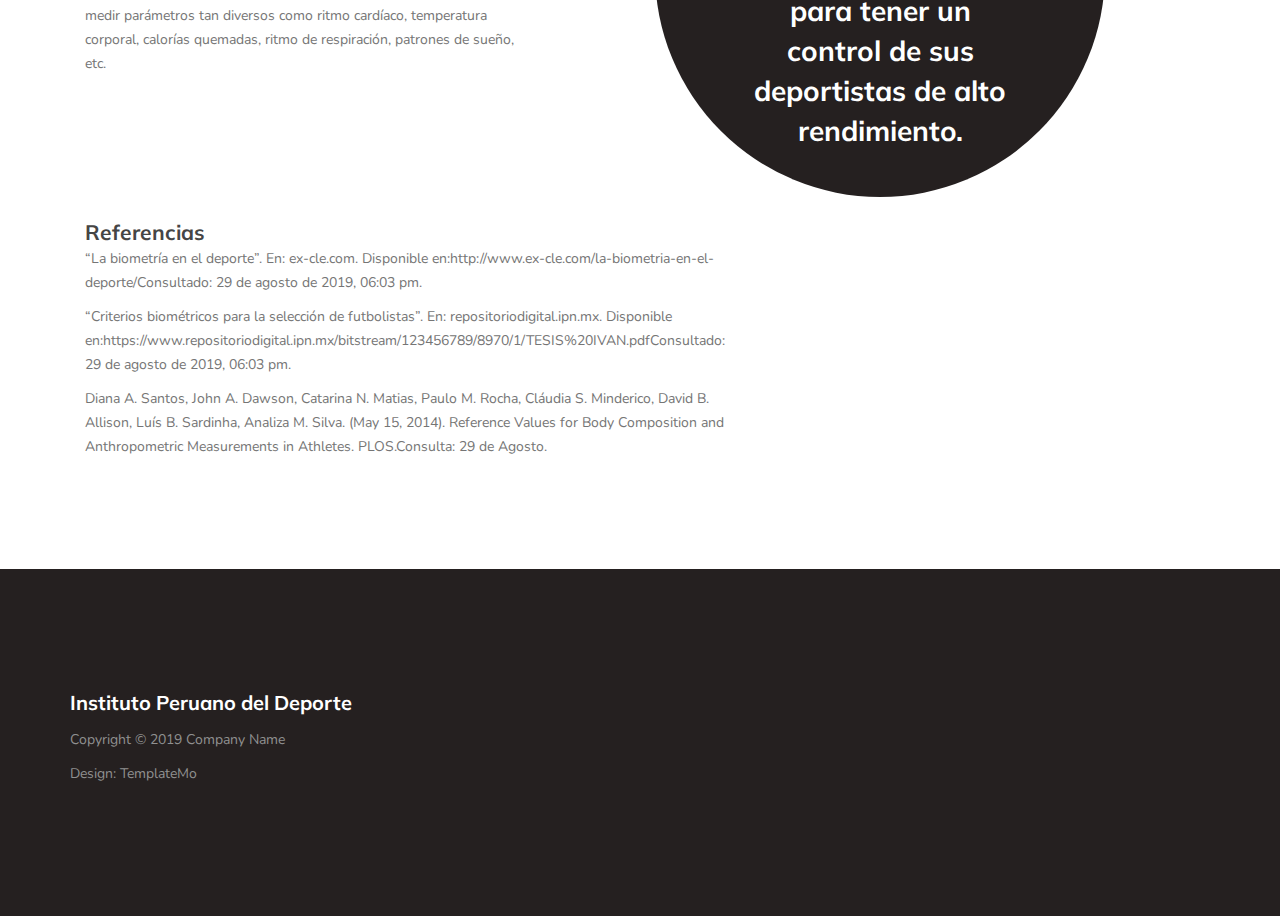
==== commit 45848ea2: "Update blog1.html" ====
--- a/blog1.html
+++ b/blog1.html
@@ -176,7 +176,12 @@
                               
                               <figure>                                  
                                    <figcaption>
-                                         <h3>Referencias</h3>                                        
+                                        <h3>Referencias</h3> 
+                                             <p>“La biometría en el deporte”. En: ex-cle.com. Disponible en:http://www.ex-cle.com/la-biometria-en-el-deporte/Consultado: 29 de agosto de 2019, 06:03 pm.</p>
+                                             <p>“Criterios biométricos para la selección de futbolistas”. En: repositoriodigital.ipn.mx. Disponible en:https://www.repositoriodigital.ipn.mx/bitstream/123456789/8970/1/TESIS%20IVAN.pdfConsultado: 29 de agosto de 2019, 06:03 pm.</p>
+                                             <p>Diana A. Santos, John A. Dawson, Catarina N. Matias, Paulo M. Rocha, Cláudia S. Minderico, David B. Allison, Luís B. Sardinha, Analiza M. Silva. (May 15, 2014). Reference Values for Body Composition and Anthropometric Measurements in Athletes. PLOS.Consulta: 29 de Agosto.</p>                                        
+                                        
+                                        
                                    </figcaption>
                               </figure>                                                   
                                                           
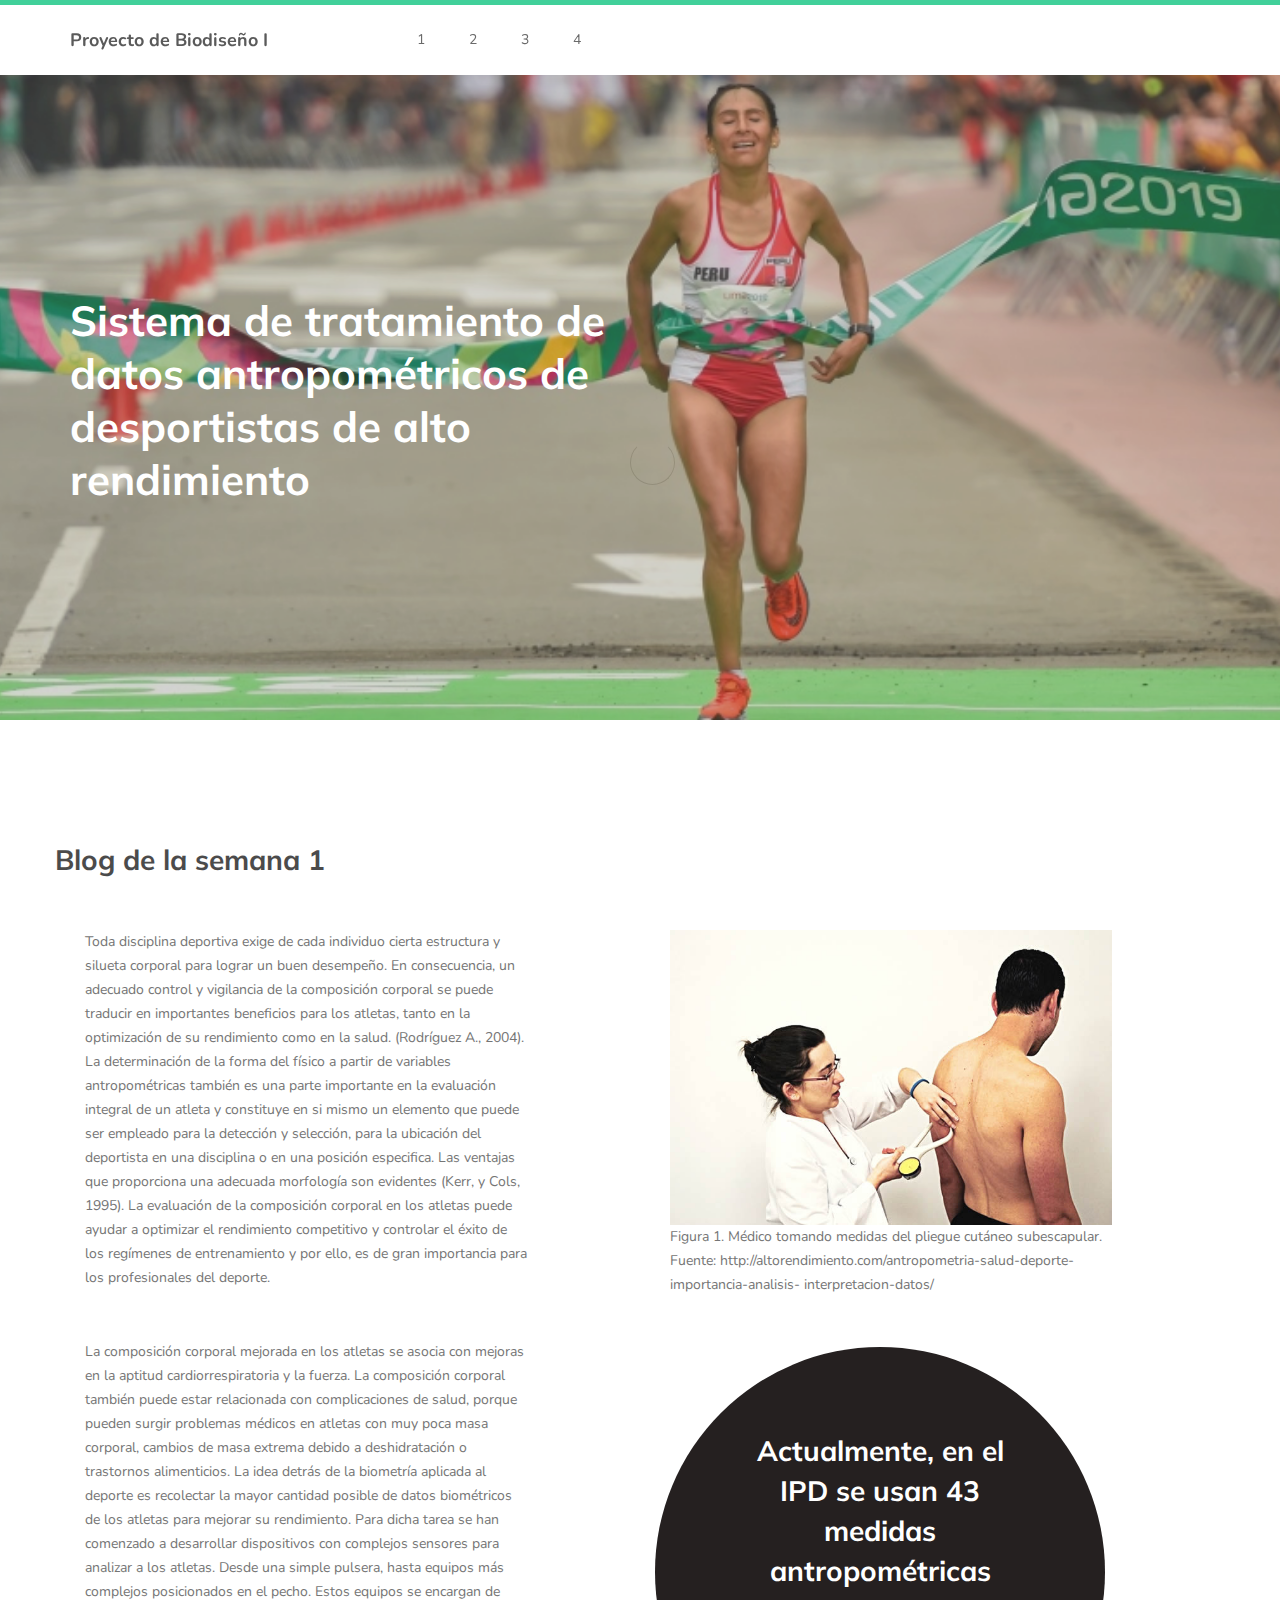
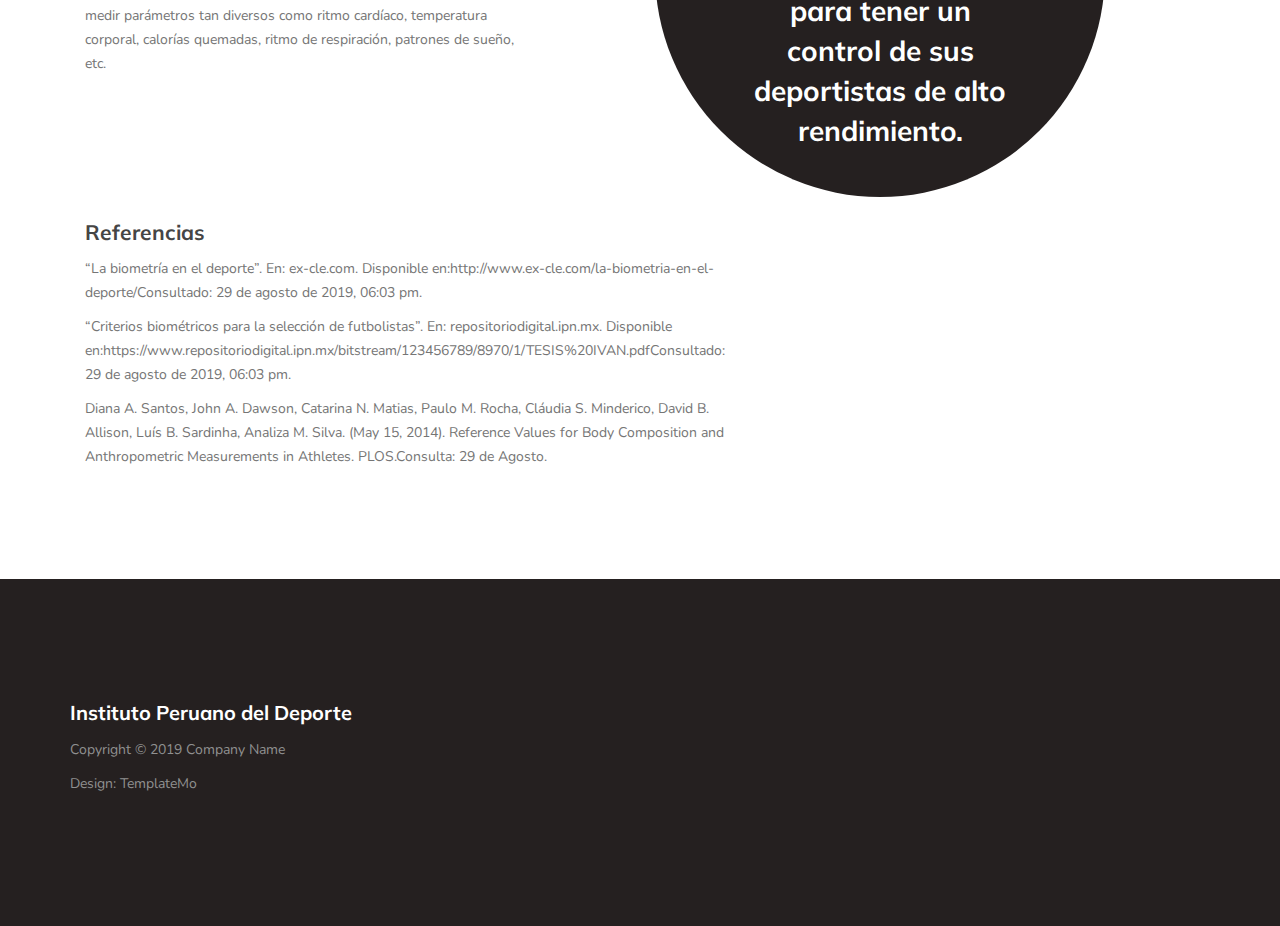
==== commit a1e65fc0: "Update blog1.html" ====
--- a/blog1.html
+++ b/blog1.html
@@ -177,6 +177,7 @@
                               <figure>                                  
                                    <figcaption>
                                         <h3>Referencias</h3> 
+                                        <p></p>
                                              <p>“La biometría en el deporte”. En: ex-cle.com. Disponible en:http://www.ex-cle.com/la-biometria-en-el-deporte/Consultado: 29 de agosto de 2019, 06:03 pm.</p>
                                              <p>“Criterios biométricos para la selección de futbolistas”. En: repositoriodigital.ipn.mx. Disponible en:https://www.repositoriodigital.ipn.mx/bitstream/123456789/8970/1/TESIS%20IVAN.pdfConsultado: 29 de agosto de 2019, 06:03 pm.</p>
                                              <p>Diana A. Santos, John A. Dawson, Catarina N. Matias, Paulo M. Rocha, Cláudia S. Minderico, David B. Allison, Luís B. Sardinha, Analiza M. Silva. (May 15, 2014). Reference Values for Body Composition and Anthropometric Measurements in Athletes. PLOS.Consulta: 29 de Agosto.</p>                                        
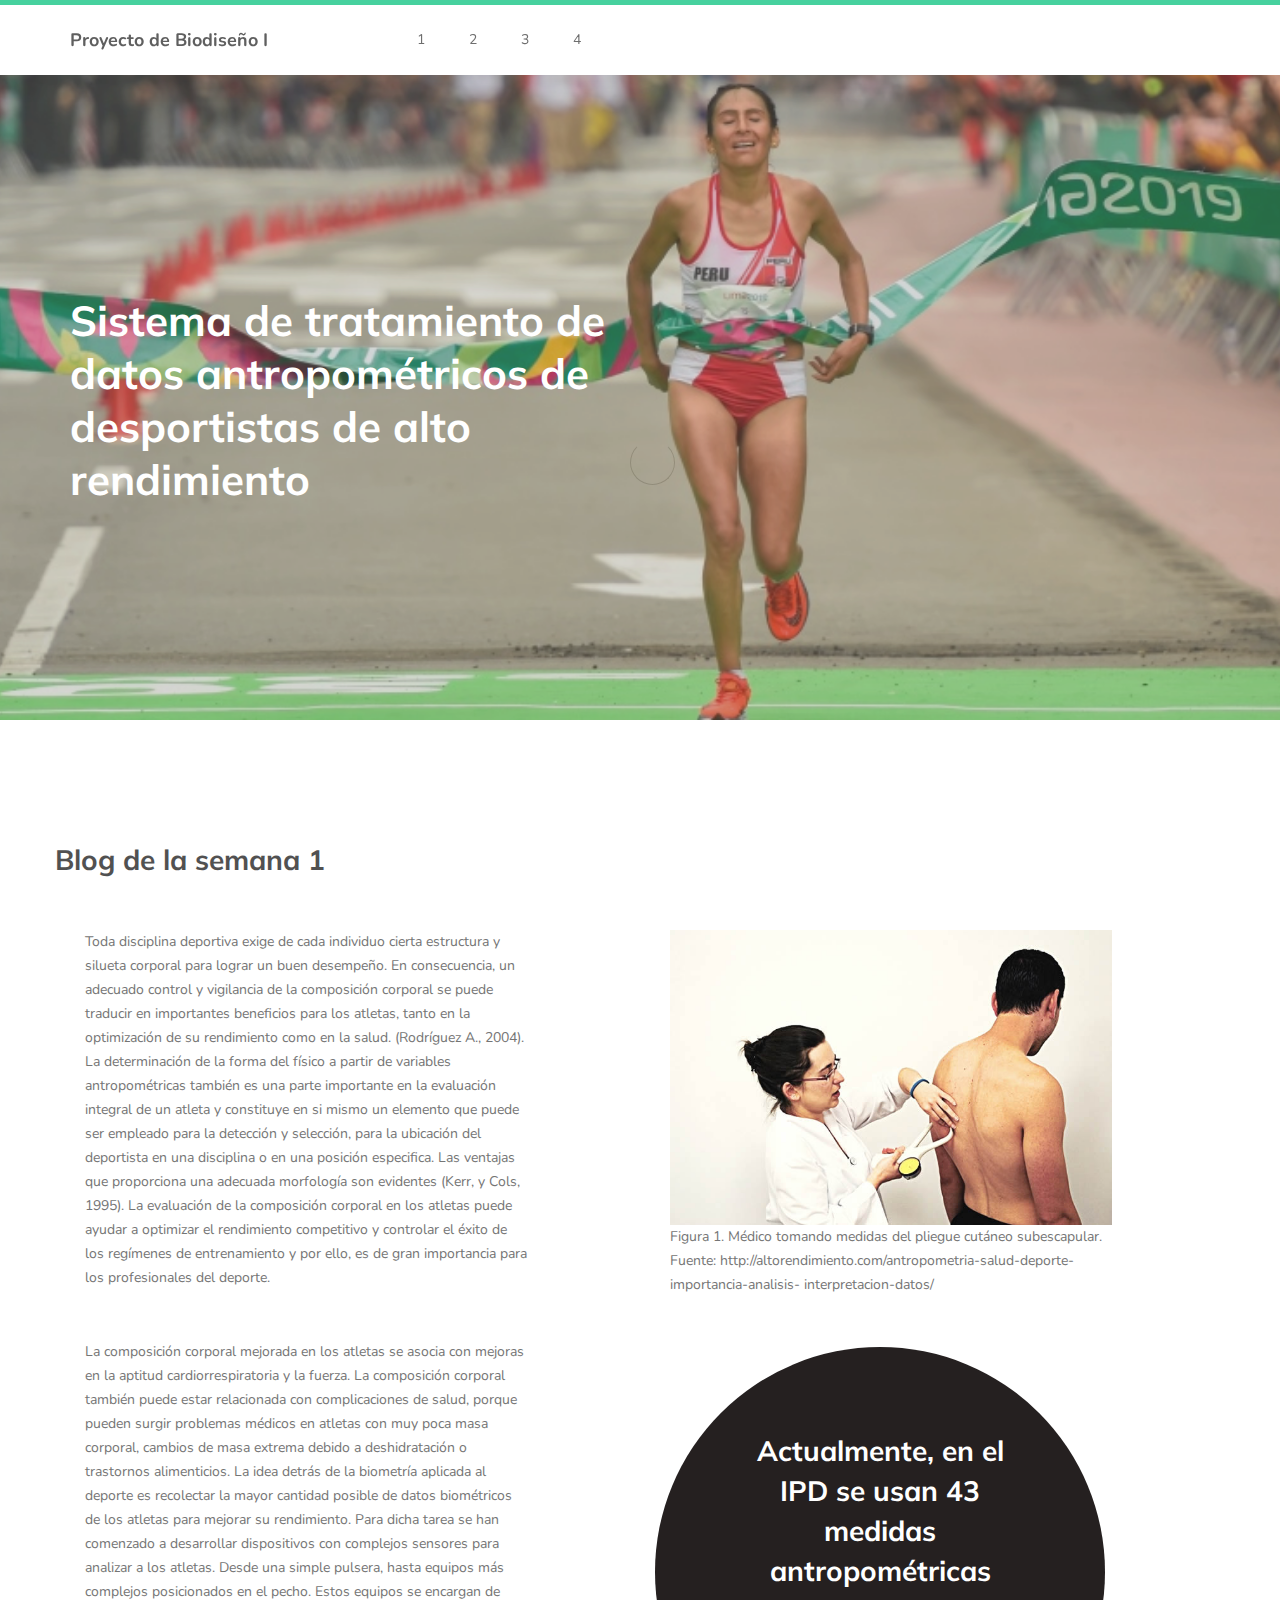
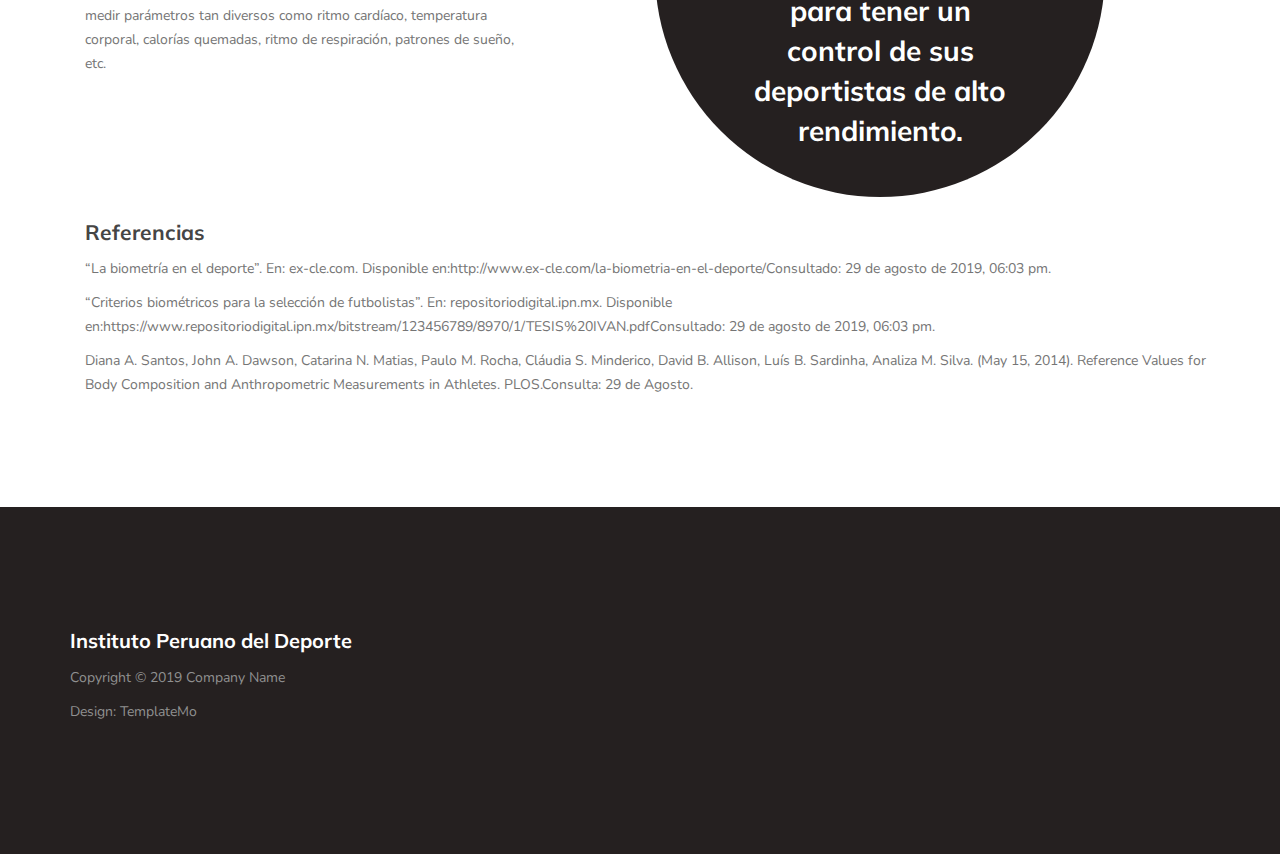
==== commit 7db1ce0d: "Update blog1.html" ====
--- a/blog1.html
+++ b/blog1.html
@@ -170,7 +170,7 @@
                          </div>
                     </div>
                     
-                    <div class="col-md-5 col-sm-12">
+                    <div class="col-md-12 col-sm-12">
                          <div class="about-info">
                               
                               
